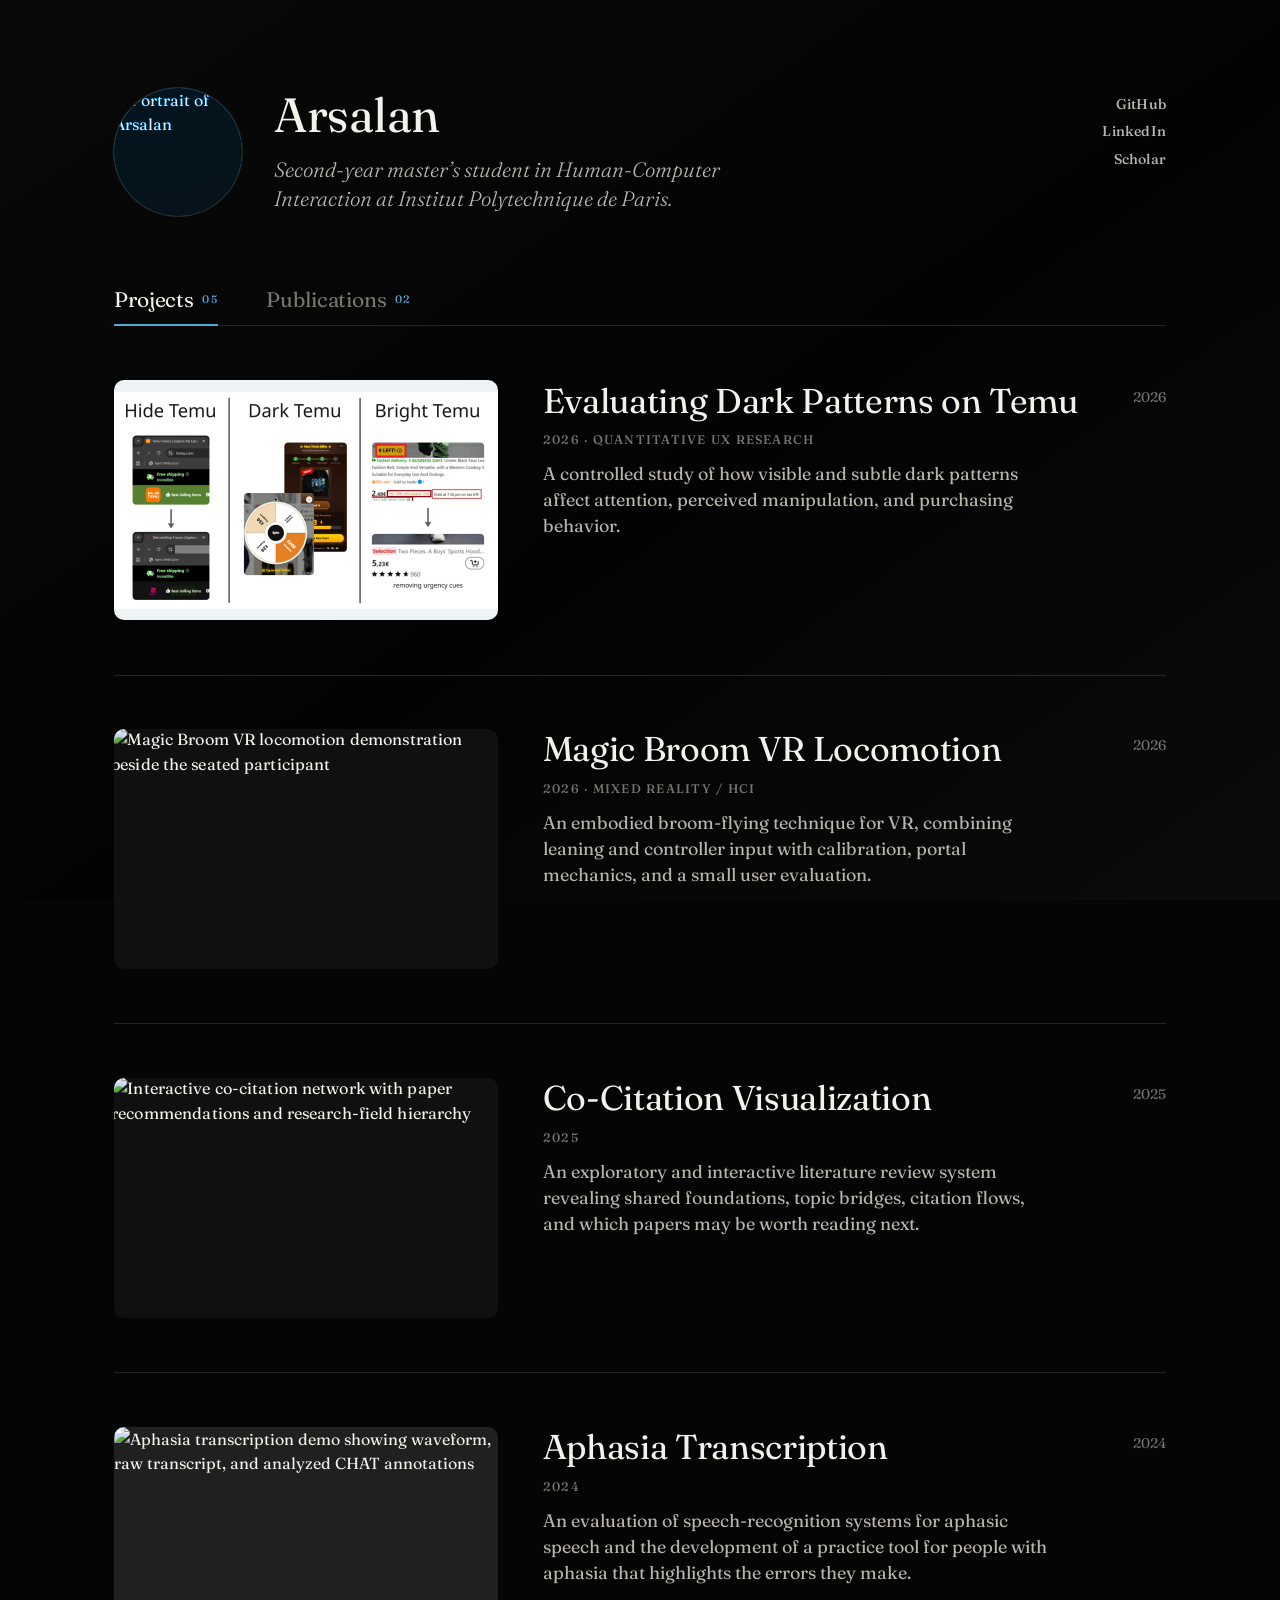
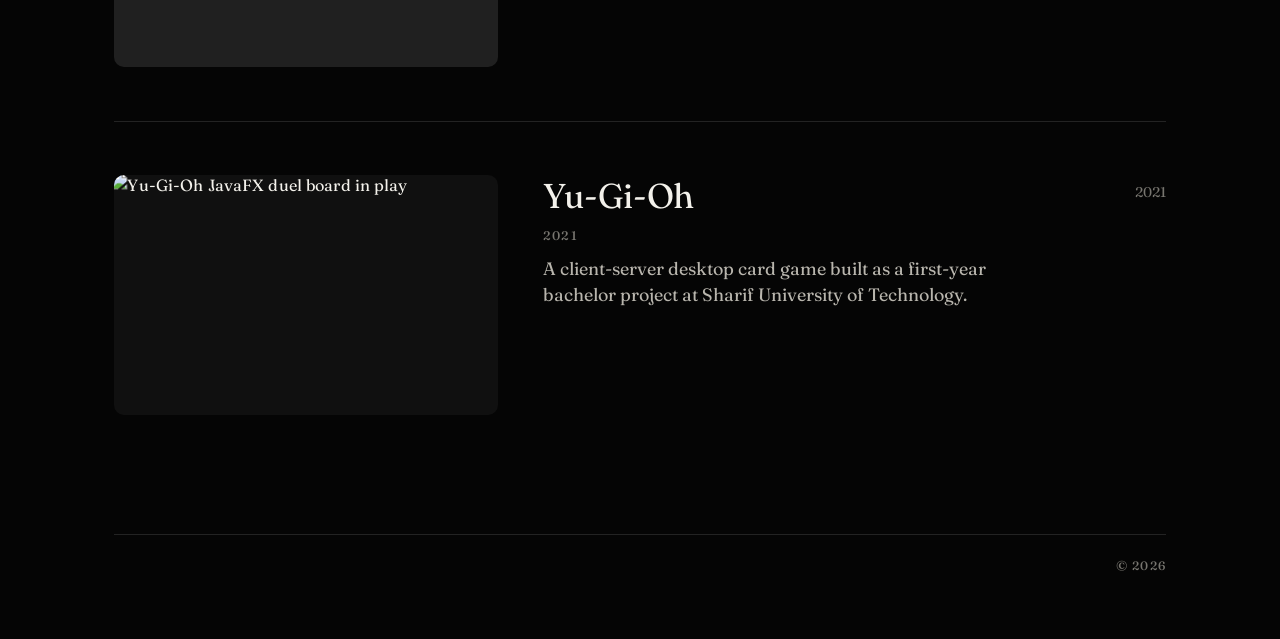
==== index.html @ 9e478456 "update" ====
<!DOCTYPE html>
<html lang="en" data-theme="dark">
<head>
  <meta charset="UTF-8" />
  <meta name="viewport" content="width=device-width, initial-scale=1.0" />
  <title>Arsalan — Index of Work</title>
  <meta name="description" content="Selected work. An index of projects, most recent first." />

  <!-- Fonts: one family throughout — Fraunces, from display sizes down to the small caps labels. Degrades gracefully offline. -->
  <link rel="preconnect" href="https://fonts.googleapis.com" />
  <link rel="preconnect" href="https://fonts.gstatic.com" crossorigin />
  <link href="https://fonts.googleapis.com/css2?family=Fraunces:ital,opsz,wght@0,9..144,300..600;1,9..144,300..500&display=swap" rel="stylesheet" />

  <link rel="stylesheet" href="style.css" />
</head>
<body>
  <!-- thin hairline that fills as you scroll -->
  <div class="scroll-progress" aria-hidden="true"></div>

  <div class="page">
    <!-- ───────────────  MASTHEAD  ─────────────── -->
    <!-- EDIT: your name + one-line description live here. -->
    <header class="masthead">
      <div class="masthead__id">
        <span class="masthead__portrait">
          <img src="profile.png" alt="Portrait of Arsalan" width="1007" height="1006" />
        </span>
        <div class="masthead__text">
          <h1 class="masthead__name">Arsalan</h1>
          <p class="masthead__bio">Second-year master&rsquo;s student in Human-Computer Interaction at Institut Polytechnique de Paris.</p>
        </div>
      </div>

      <div class="masthead__meta">
        <nav class="links" aria-label="Profiles">
          <a href="https://github.com/Arsalan-Fard" target="_blank" rel="noopener noreferrer">GitHub</a>
          <a href="https://www.linkedin.com/in/arsalan-masoudifard/" target="_blank" rel="noopener noreferrer">LinkedIn</a>
          <a href="https://scholar.google.com/citations?user=Kw-3QMoAAAAJ&hl=en" target="_blank" rel="noopener noreferrer">Scholar</a>
        </nav>
      </div>
    </header>

    <nav class="work-tabs" aria-label="Portfolio sections">
      <div class="work-tabs__rail" role="tablist" aria-label="Work type">
        <button class="work-tab" id="tab-projects" type="button" role="tab" aria-selected="true" aria-controls="panel-projects" tabindex="0" data-tab="projects">
          <span>Projects</span><span class="work-tab__count">05</span>
        </button>
        <button class="work-tab" id="tab-publications" type="button" role="tab" aria-selected="false" aria-controls="panel-publications" tabindex="-1" data-tab="publications">
          <span>Publications</span><span class="work-tab__count">02</span>
        </button>
      </div>
    </nav>

    <!-- ───────────────  INDEX OF WORK  ─────────────── -->
    <main class="index">
      <section class="tab-panel" id="panel-projects" role="tabpanel" aria-labelledby="tab-projects" data-tab-panel="projects">
        <ol class="works">

        <!-- 01 -->
        <li class="work is-hidden" style="--i:0">
          <a class="work__link" href="Quant UX/index.html">
            <span class="work__thumb work__thumb--contain work__thumb--paper">
              <img src="Quant UX/Temu1.jpg" alt="The three Temu interface conditions compared in the study: hidden branding, amplified dark patterns, and urgency cues removed" loading="eager" width="1536" height="868" />
            </span>
            <span class="work__body">
              <h2 class="work__title">Evaluating Dark Patterns on Temu</h2>
              <span class="work__meta">2026 &middot; Quantitative UX Research</span>
              <p class="work__desc">A controlled study of how visible and subtle dark patterns affect attention, perceived manipulation, and purchasing behavior.</p>
            </span>
            <span class="work__year" aria-hidden="true">2026</span>
          </a>
        </li>

        <!-- 02 -->
        <li class="work is-hidden" style="--i:1">
          <a class="work__link" href="VR Locomotion/index.html">
            <span class="work__thumb">
              <img src="VR Locomotion/broom-demo-poster.jpg" alt="Magic Broom VR locomotion demonstration beside the seated participant" loading="lazy" width="800" height="450" />
            </span>
            <span class="work__body">
              <h2 class="work__title">Magic Broom VR Locomotion</h2>
              <span class="work__meta">2026 &middot; Mixed Reality / HCI</span>
              <p class="work__desc">An embodied broom-flying technique for VR, combining leaning and controller input with calibration, portal mechanics, and a small user evaluation.</p>
            </span>
            <span class="work__year" aria-hidden="true">2026</span>
          </a>
        </li>

        <!-- 03 -->
        <li class="work is-hidden" style="--i:2">
          <a class="work__link" href="Paper Visualization/index.html">
            <span class="work__thumb">
              <img src="Paper Visualization/546653048-1ab09ee1-f453-43fa-9c39-141828956973.png" alt="Interactive co-citation network with paper recommendations and research-field hierarchy" loading="lazy" width="1892" height="886" />
            </span>
            <span class="work__body">
              <h2 class="work__title">Co-Citation Visualization</h2>
              <span class="work__meta">2025</span>
              <p class="work__desc">An exploratory and interactive literature review system revealing shared foundations, topic bridges, citation flows, and which papers may be worth reading next.</p>
            </span>
            <span class="work__year" aria-hidden="true">2025</span>
          </a>
        </li>

        <!-- 04 -->
        <li class="work is-hidden" style="--i:3">
          <a class="work__link" href="Aphasia/index.html">
            <span class="work__thumb work__thumb--contain">
              <img src="Aphasia/447314947-5bf6c34a-e2f3-4aad-94c4-6ced18934ef1.png" alt="Aphasia transcription demo showing waveform, raw transcript, and analyzed CHAT annotations" loading="lazy" width="1095" height="868" />
            </span>
            <span class="work__body">
              <h2 class="work__title">Aphasia Transcription</h2>
              <span class="work__meta">2024</span>
              <p class="work__desc">An evaluation of speech-recognition systems for aphasic speech and the development of a practice tool for people with aphasia that highlights the errors they make.</p>
            </span>
            <span class="work__year" aria-hidden="true">2024</span>
          </a>
        </li>

        <!-- 05 -->
        <li class="work is-hidden" style="--i:4">
          <a class="work__link" href="YuGiOh/index.html">
            <span class="work__thumb">
              <img src="YuGiOh/2.png" alt="Yu-Gi-Oh JavaFX duel board in play" loading="lazy" width="1267" height="707" />
            </span>
            <span class="work__body">
              <h2 class="work__title">Yu-Gi-Oh</h2>
              <span class="work__meta">2021</span>
              <p class="work__desc">A client-server desktop card game built as a first-year bachelor project at Sharif University of Technology.</p>
            </span>
            <span class="work__year" aria-hidden="true">2021</span>
          </a>
        </li>

        </ol>
      </section>

      <section class="tab-panel publications-panel" id="panel-publications" role="tabpanel" aria-labelledby="tab-publications" data-tab-panel="publications" hidden>
        <ol class="works publications-list">
          <li class="work is-hidden" style="--i:0">
            <a class="work__link" href="Digital Participatory Mapping/index.html">
              <span class="work__thumb work__thumb--contain work__thumb--paper">
                <img src="Digital Participatory Mapping/nordichi26adjunct-61-fig1.jpg" alt="Participatory mapping workshop setup with a projected tabletop map, and the four marker triggers" loading="eager" width="1121" height="696" />
              </span>
              <span class="work__body">
                <h2 class="work__title">Toward Low-Barrier Participatory Mapping Workshops</h2>
                <span class="work__meta">2026 &middot; NordiCHI &rsquo;26 Adjunct &middot; Tangible interaction</span>
                <p class="work__desc">Marker-based cardboard tools that turn an ordinary table into a projected, interactive map, with four triggering mechanisms tested across three workshops.</p>
              </span>
              <span class="work__year" aria-hidden="true">2026</span>
            </a>
          </li>

          <li class="work is-hidden" style="--i:1">
            <a class="work__link" href="Graph-RAG/index.html">
              <span class="work__thumb work__thumb--contain work__thumb--paper">
                <img src="Graph-RAG/396803948-e0079fed-b36f-4817-831f-4a8ea2b2416b.png" alt="Graph-RAG workflow for indexing cross-reference documents and evaluating software requirements" loading="lazy" width="1872" height="1015" />
              </span>
              <span class="work__body">
                <h2 class="work__title">Graph-RAG for Software Requirement Specfication</h2>
                <span class="work__meta">2024 &middot; arXiv:2412.08593 &middot; cs.SE / cs.IR</span>
                <p class="work__desc">A Graph-RAG and prompt-engineering framework for automated requirement traceability and compliance checks in Software Requirements Specifications.</p>
              </span>
              <span class="work__year" aria-hidden="true">2024</span>
            </a>
          </li>
        </ol>
      </section>
    </main>

    <footer class="colophon">
      <span>© <span data-year>2026</span></span>
    </footer>
  </div>

  <script src="script.js"></script>
</body>
</html>
---- style.css ----
/* =========================================================
   Index of Work — an editorial archive, not a card grid.
   Palette: black · soft white · a single ocean-blue accent.
   Type: Fraunces alone — display sizes down to the small caps labels.
   ========================================================= */

:root {
  --paper:      #050505;
  --paper-2:    #101010;
  --ink:        #f3f1eb;
  --ink-soft:   #b8b5ad;
  --ink-faint:  #77756f;
  --rule:       rgba(255, 255, 255, 0.12);
  --accent:     #4ea9d8;
  --live:       #4ea9d8;
  --pulse:      78, 169, 216;

  --serif: "Fraunces", Georgia, "Times New Roman", serif;

  --edge: clamp(1.25rem, 5vw, 5rem);   /* page side padding */
  --maxw: 1180px;

  color-scheme: dark;
}

/* ---------- dark / day theme ---------- */
[data-theme="dark"] {
  --paper:     #050505;
  --paper-2:   #101010;
  --ink:       #f3f1eb;
  --ink-soft:  #b8b5ad;
  --ink-faint: #77756f;
  --rule:      rgba(255, 255, 255, 0.12);
  --accent:    #4ea9d8;
  --live:      #4ea9d8;
  --pulse:     78, 169, 216;
  color-scheme: dark;
}
[data-theme="dark"] body {
  background-image: linear-gradient(145deg, #090909 0%, #030303 54%, #0b0b0b 100%);
}

/* ---------- reset-ish ---------- */
*, *::before, *::after { box-sizing: border-box; }
* { margin: 0; }
html { -webkit-text-size-adjust: 100%; }

body {
  background: var(--paper);
  color: var(--ink);
  font-family: var(--serif);
  font-optical-sizing: auto;
  font-size: 16px;
  line-height: 1.5;
  -webkit-font-smoothing: antialiased;
  text-rendering: optimizeLegibility;
  background-image: linear-gradient(145deg, #090909 0%, #030303 54%, #0b0b0b 100%);
  background-attachment: fixed;
}

img { display: block; max-width: 100%; height: auto; }
a { color: inherit; text-decoration: none; }

::selection { background: var(--accent); color: var(--paper); }

/* ---------- scroll progress hairline ---------- */
.scroll-progress {
  position: fixed;
  inset: 0 0 auto 0;
  height: 2px;
  background: var(--accent);
  transform: scaleX(0);
  transform-origin: 0 50%;
  z-index: 100;
  will-change: transform;
}

/* ---------- layout shell ---------- */
.page {
  max-width: var(--maxw);
  margin-inline: auto;
  padding: clamp(2rem, 7vw, 5.5rem) var(--edge) 4rem;
}

/* =========================================================
   MASTHEAD
   ========================================================= */
.masthead {
  display: flex;
  justify-content: space-between;
  align-items: flex-start;
  gap: 2rem;
  padding-bottom: clamp(2.5rem, 6vw, 4.5rem);
}

.masthead__id {
  display: flex;
  align-items: center;
  gap: clamp(1.2rem, 3vw, 2rem);
}

/* --- portrait: grayscale under an ocean-blue duotone, resolves
       to full colour on hover — same motif as the work thumbnails --- */
.masthead__portrait {
  position: relative;
  flex-shrink: 0;
  width: clamp(88px, 11vw, 128px);
  aspect-ratio: 1;
  border-radius: 50%;
  overflow: hidden;
  background: var(--paper-2);
  box-shadow: 0 0 0 1px var(--rule);
  isolation: isolate;
}
.masthead__portrait img {
  width: 100%;
  height: 100%;
  object-fit: cover;
  filter: grayscale(1) contrast(1.05) brightness(0.94);
  transition: filter 0.6s ease;
}
.masthead__portrait::after {
  content: "";
  position: absolute;
  inset: 0;
  background: linear-gradient(160deg, rgba(var(--pulse), 0.95) 0%, rgba(var(--pulse), 0.55) 100%);
  mix-blend-mode: color;
  transition: opacity 0.6s ease;
  pointer-events: none;
}
.masthead__portrait:hover img,
.masthead__id:hover .masthead__portrait img { filter: grayscale(0) contrast(1) brightness(1); }
.masthead__portrait:hover::after,
.masthead__id:hover .masthead__portrait::after { opacity: 0; }

.masthead__name {
  font-family: var(--serif);
  font-weight: 400;
  font-size: clamp(1.9rem, 4vw, 3rem);
  line-height: 1;
  letter-spacing: -0.01em;
}

.masthead__bio {
  font-family: var(--serif);
  font-style: italic;
  font-weight: 300;
  font-size: clamp(1.02rem, 2vw, 1.3rem);
  color: var(--ink-soft);
  max-width: 42ch;
  margin-top: 1rem;
  line-height: 1.4;
}

.masthead__meta {
  display: flex;
  flex-direction: column;
  align-items: flex-end;
  gap: 1rem;
  flex-shrink: 0;
  padding-top: 0.35rem;
}

/* profile links */
.links {
  display: flex;
  flex-direction: column;
  align-items: flex-end;
  gap: 0.4rem;
  font-family: var(--serif);
  font-size: 0.88rem;
  font-weight: 500;
  letter-spacing: 0.015em;
}
.links a {
  display: inline-flex;
  align-items: center;
  gap: 0.3rem;
  color: var(--ink-soft);
  transition: color 0.25s ease;
}
.links a:hover,
.links a:focus-visible { color: var(--accent); }
/* theme toggle */
.theme-toggle {
  display: inline-flex;
  align-items: center;
  gap: 0.45rem;
  padding: 0.4rem 0.78rem;
  background: transparent;
  border: 1px solid var(--rule);
  border-radius: 999px;
  color: var(--ink-soft);
  font-family: var(--serif);
  font-size: 0.7rem;
  font-weight: 500;
  letter-spacing: 0.14em;
  text-transform: uppercase;
  cursor: pointer;
  transition: color 0.25s ease, border-color 0.25s ease;
}
.theme-toggle:hover,
.theme-toggle:focus-visible {
  color: var(--accent);
  border-color: var(--accent);
}
.theme-toggle__icon { display: inline-block; }
.icon-sun { display: none; }
[data-theme="dark"] .icon-moon { display: none; }
[data-theme="dark"] .icon-sun { display: inline-block; }

/* =========================================================
   SECTION TABS
   ========================================================= */
.work-tabs {
  display: flex;
  justify-content: flex-start;
  margin: 0;
  border-bottom: 1px solid var(--rule);
}

.work-tabs__rail {
  display: flex;
  align-items: flex-end;
  gap: clamp(1.6rem, 4vw, 3rem);
}

.work-tab {
  position: relative;
  display: inline-flex;
  align-items: baseline;
  justify-content: flex-start;
  gap: 0.5rem;
  min-height: 0;
  padding: 0 0 0.85rem;
  border: 0;
  border-radius: 0;
  background: transparent;
  color: var(--ink-faint);
  /* same editorial voice as the work titles below, one step down in scale */
  font-family: var(--serif);
  font-size: clamp(1.05rem, 2.2vw, 1.32rem);
  font-weight: 400;
  line-height: 1.1;
  letter-spacing: -0.005em;
  cursor: pointer;
  transition: color 0.25s ease;
}

.work-tab:hover {
  color: var(--ink);
}

.work-tab[aria-selected="true"] {
  color: var(--ink);
}

.work-tab[aria-selected="true"]::after {
  content: "";
  position: absolute;
  right: 0;
  bottom: -1px;
  left: 0;
  height: 2px;
  background: var(--accent);
}

/* the count keeps the mono label voice — the serif + mono pairing
   used by every work row (title + meta/year) */
.work-tab__count {
  color: var(--accent);
  font-family: var(--serif);
  font-size: 0.68rem;
  font-weight: 500;
  letter-spacing: 0.14em;
  text-transform: uppercase;
  transform: translateY(-0.35em);
}

.tab-panel[hidden] {
  display: none;
}

.tab-panel:not([hidden]) {
  animation: tab-enter 0.4s cubic-bezier(0.22, 1, 0.36, 1);
}

#panel-projects .work:first-child::before,
#panel-projects .work:first-child::after {
  display: none;
}

@keyframes tab-enter {
  from { opacity: 0; transform: translateY(9px); }
  to { opacity: 1; transform: translateY(0); }
}

.publications-empty {
  display: grid;
  grid-template-columns: minmax(9rem, 0.45fr) minmax(0, 1fr);
  gap: 0.75rem clamp(2rem, 8vw, 7rem);
  min-height: 310px;
  padding: clamp(2.2rem, 6vw, 4.5rem) 0;
  border-bottom: 1px solid var(--rule);
  align-content: center;
}

.publications-empty__kicker {
  grid-row: 1 / span 3;
  color: var(--accent);
  font-size: 0.7rem;
  font-weight: 500;
  letter-spacing: 0.14em;
  text-transform: uppercase;
}

.publications-empty h2 {
  max-width: 18ch;
  font-family: var(--serif);
  font-size: clamp(1.8rem, 4vw, 3rem);
  font-weight: 400;
  line-height: 1.08;
}

.publications-empty > p:not(.publications-empty__kicker) {
  max-width: 52ch;
  color: var(--ink-soft);
  font-family: var(--serif);
  font-size: clamp(1rem, 1.8vw, 1.12rem);
}

.publications-empty a {
  width: fit-content;
  margin-top: 0.65rem;
  color: var(--ink);
  font-size: 0.74rem;
  font-weight: 500;
  letter-spacing: 0.12em;
  text-transform: uppercase;
  transition: color 0.25s ease, transform 0.25s ease;
}

.publications-empty a:hover,
.publications-empty a:focus-visible {
  color: var(--accent);
  transform: translateX(3px);
}

/* =========================================================
   WORKS — the index
   ========================================================= */
.works { list-style: none; padding: 0; }

.work { position: relative; }

/* top rule for every row */
.work::before {
  content: "";
  position: absolute;
  inset: 0 0 auto 0;
  height: 1px;
  background: var(--rule);
}
/* accent rule that sweeps across on hover */
.work::after {
  content: "";
  position: absolute;
  inset: 0 0 auto 0;
  height: 1px;
  background: var(--accent);
  transform: scaleX(0);
  transform-origin: 0 50%;
  transition: transform 0.55s cubic-bezier(0.22, 1, 0.36, 1);
}
.work:hover::after,
.work:focus-within::after { transform: scaleX(1); }

.work__link {
  display: grid;
  grid-template-columns: clamp(200px, 30vw, 400px) 1fr auto;
  gap: clamp(1.1rem, 3.5vw, 3rem);
  align-items: start;
  padding: clamp(1.8rem, 4.5vw, 3.4rem) 0;
}

/* --- thumbnail --- */
.work__thumb {
  display: block;
  overflow: hidden;
  border-radius: 10px;
  background: var(--paper-2);
  aspect-ratio: 16 / 10;
  position: relative;
}
.work__thumb img {
  width: 100%;
  height: 100%;
  object-fit: cover;
  transform: scale(1.015);
  transition: transform 0.7s cubic-bezier(0.22, 1, 0.36, 1);
}
.work:hover .work__thumb img,
.work:focus-within .work__thumb img {
  transform: scale(1.05);
}

.work__thumb--contain {
  background: #202020;
}

.work__thumb--contain img {
  object-fit: contain;
  transform: scale(1);
}

.work__thumb--paper {
  background: #eef3f5;
}

.work:hover .work__thumb--contain img,
.work:focus-within .work__thumb--contain img {
  transform: scale(1.025);
}

/* --- body text --- */
.work__body { padding-top: 0.15rem; }

.work__status {
  display: flex;
  align-items: center;
  gap: 0.5rem;
  width: fit-content;
  font-family: var(--serif);
  font-size: 0.7rem;
  font-weight: 500;
  letter-spacing: 0.16em;
  text-transform: uppercase;
  color: var(--accent);
  margin-top: 0.7rem;
}
.work__dot {
  width: 7px;
  height: 7px;
  border-radius: 50%;
  background: var(--live);
  box-shadow: 0 0 0 0 rgba(var(--pulse), 0.55);
  animation: pulse 2.4s ease-out infinite;
}
@keyframes pulse {
  0%   { box-shadow: 0 0 0 0 rgba(var(--pulse), 0.5); }
  70%  { box-shadow: 0 0 0 9px rgba(var(--pulse), 0); }
  100% { box-shadow: 0 0 0 0 rgba(var(--pulse), 0); }
}

.work__title {
  font-family: var(--serif);
  font-weight: 400;
  font-size: clamp(1.5rem, 3.4vw, 2.15rem);
  line-height: 1.04;
  letter-spacing: -0.01em;
  display: inline-block;
  position: relative;
}
/* the title gets its own fine underline that draws on hover */
.work__title::after {
  content: "";
  position: absolute;
  left: 0;
  bottom: -0.12em;
  width: 100%;
  height: 1.5px;
  background: var(--accent);
  transform: scaleX(0);
  transform-origin: 0 50%;
  transition: transform 0.5s cubic-bezier(0.22, 1, 0.36, 1) 0.04s;
}
.work:hover .work__title::after,
.work:focus-within .work__title::after { transform: scaleX(1); }

.work__meta {
  display: block;
  font-family: var(--serif);
  font-size: 0.78rem;
  font-weight: 500;
  letter-spacing: 0.1em;
  color: var(--ink-faint);
  text-transform: uppercase;
  margin-top: 0.8rem;
}
.work__desc {
  font-family: var(--serif);
  font-size: clamp(0.98rem, 1.6vw, 1.12rem);
  color: var(--ink-soft);
  max-width: 42ch;
  margin-top: 0.7rem;
  line-height: 1.45;
}

/* --- year + arrow on the right --- */
.work__year {
  font-family: var(--serif);
  font-size: 0.88rem;
  font-variant-numeric: tabular-nums;
  color: var(--ink-faint);
  padding-top: 0.4rem;
  white-space: nowrap;
  transition: color 0.35s ease;
}
.work:hover .work__year,
.work:focus-within .work__year { color: var(--accent); }

/* =========================================================
   CURRENT (top) project — set apart as "alive"
   ========================================================= */
.work--current .work__title { font-size: clamp(1.9rem, 4.6vw, 2.9rem); }
.work--current .work__desc  { font-size: clamp(1.04rem, 1.8vw, 1.2rem); max-width: 46ch; }

/* a slow sheen that periodically passes over the current thumbnail */
.work--current .work__thumb::after {
  content: "";
  position: absolute;
  inset: 0;
  background: linear-gradient(105deg, transparent 35%, rgba(255, 255, 255, 0.28) 50%, transparent 65%);
  transform: translateX(-120%);
  animation: sheen 7s ease-in-out infinite;
  pointer-events: none;
}
@keyframes sheen {
  0%, 62%  { transform: translateX(-120%); }
  78%      { transform: translateX(120%); }
  100%     { transform: translateX(120%); }
}

/* =========================================================
   COLOPHON
   ========================================================= */
.colophon {
  display: flex;
  justify-content: flex-end;
  margin-top: clamp(2.5rem, 6vw, 4rem);
  padding-top: 1.4rem;
  border-top: 1px solid var(--rule);
  font-family: var(--serif);
  font-size: 0.76rem;
  font-weight: 500;
  letter-spacing: 0.1em;
  text-transform: uppercase;
  color: var(--ink-faint);
}

/* =========================================================
   SCROLL REVEAL
   ========================================================= */
.work.is-hidden {
  opacity: 0;
  transform: translateY(26px);
}
.work.is-visible {
  opacity: 1;
  transform: translateY(0);
  transition: opacity 0.8s ease, transform 0.8s cubic-bezier(0.22, 1, 0.36, 1);
}

/* =========================================================
   RESPONSIVE — stack the row on narrow screens
   ========================================================= */
@media (max-width: 720px) {
  .work-tabs {
    justify-content: flex-start;
  }

  .publications-empty {
    grid-template-columns: 1fr;
    align-content: start;
  }

  .publications-empty__kicker {
    grid-row: auto;
    margin-bottom: 1rem;
  }

  .work__link {
    grid-template-columns: 1fr;
    gap: 1.1rem;
  }
  .work__year { display: none; }
  .work__thumb { max-width: 100%; }
  .work__desc { max-width: 60ch; }
  .masthead {
    flex-direction: column;
    gap: 1.5rem;
  }
  .masthead__meta { align-items: flex-start; }
  .links { align-items: flex-start; }
}

/* =========================================================
   MOTION & ACCESSIBILITY
   ========================================================= */
.work__link:focus-visible {
  outline: 2px solid var(--accent);
  outline-offset: 6px;
  border-radius: 2px;
}
.theme-toggle:focus-visible,
.links a:focus-visible,
.work-tab:focus-visible,
.publications-empty a:focus-visible {
  outline: 2px solid var(--accent);
  outline-offset: 3px;
  border-radius: 4px;
}

@media (prefers-reduced-motion: reduce) {
  *, *::before, *::after {
    animation: none !important;
    transition-duration: 0.001ms !important;
  }
  .work.is-hidden { opacity: 1; transform: none; }
}
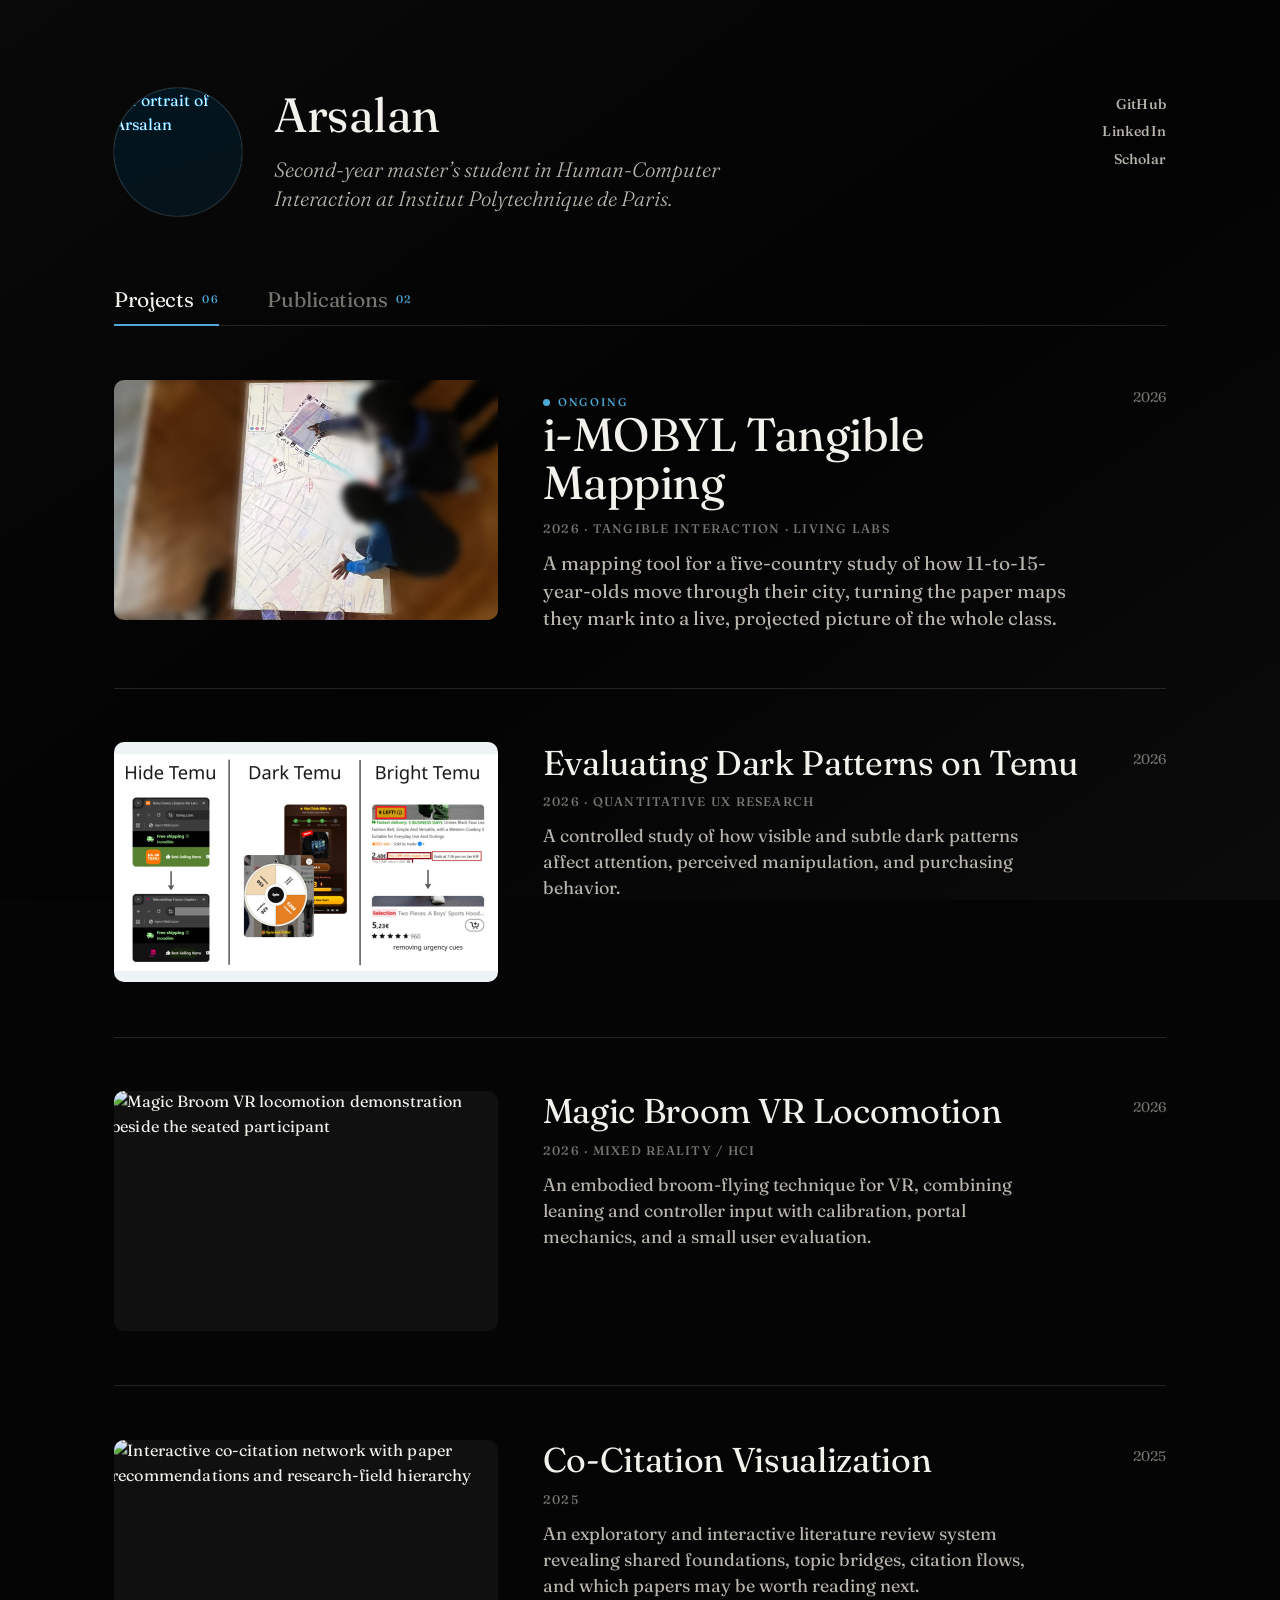
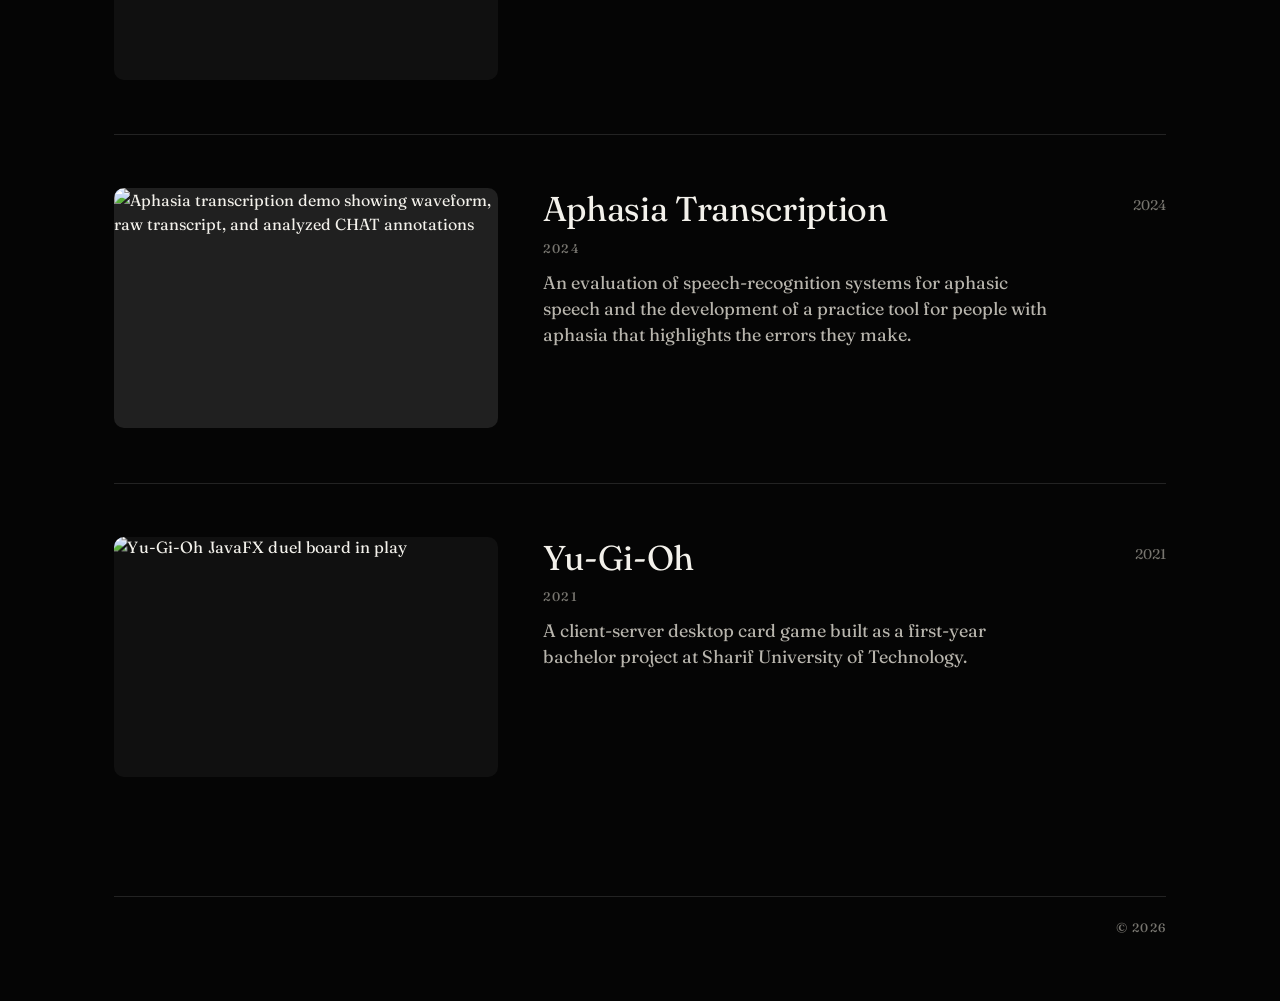
==== commit 878e4789: "Add IMOBYL" ====
--- a/index.html
+++ b/index.html
@@ -43,7 +43,7 @@
     <nav class="work-tabs" aria-label="Portfolio sections">
       <div class="work-tabs__rail" role="tablist" aria-label="Work type">
         <button class="work-tab" id="tab-projects" type="button" role="tab" aria-selected="true" aria-controls="panel-projects" tabindex="0" data-tab="projects">
-          <span>Projects</span><span class="work-tab__count">05</span>
+          <span>Projects</span><span class="work-tab__count">06</span>
         </button>
         <button class="work-tab" id="tab-publications" type="button" role="tab" aria-selected="false" aria-controls="panel-publications" tabindex="-1" data-tab="publications">
           <span>Publications</span><span class="work-tab__count">02</span>
@@ -57,7 +57,23 @@
         <ol class="works">
 
         <!-- 01 -->
-        <li class="work is-hidden" style="--i:0">
+        <li class="work work--current is-hidden" style="--i:0">
+          <a class="work__link" href="IMOBYL/index.html">
+            <span class="work__thumb">
+              <img src="IMOBYL/workshop-session.jpg" alt="Students gathered around a city map projected onto the floor, holding a marked paper card over it" loading="eager" width="1536" height="1152" />
+            </span>
+            <span class="work__body">
+              <span class="work__status"><span class="work__dot" aria-hidden="true"></span>Ongoing</span>
+              <h2 class="work__title">i-MOBYL Tangible Mapping</h2>
+              <span class="work__meta">2026 &middot; Tangible interaction &middot; Living labs</span>
+              <p class="work__desc">A mapping tool for a five-country study of how 11-to-15-year-olds move through their city, turning the paper maps they mark into a live, projected picture of the whole class.</p>
+            </span>
+            <span class="work__year" aria-hidden="true">2026</span>
+          </a>
+        </li>
+
+        <!-- 02 -->
+        <li class="work is-hidden" style="--i:1">
           <a class="work__link" href="Quant UX/index.html">
             <span class="work__thumb work__thumb--contain work__thumb--paper">
               <img src="Quant UX/Temu1.jpg" alt="The three Temu interface conditions compared in the study: hidden branding, amplified dark patterns, and urgency cues removed" loading="eager" width="1536" height="868" />
@@ -71,8 +87,8 @@
           </a>
         </li>
 
-        <!-- 02 -->
-        <li class="work is-hidden" style="--i:1">
+        <!-- 03 -->
+        <li class="work is-hidden" style="--i:2">
           <a class="work__link" href="VR Locomotion/index.html">
             <span class="work__thumb">
               <img src="VR Locomotion/broom-demo-poster.jpg" alt="Magic Broom VR locomotion demonstration beside the seated participant" loading="lazy" width="800" height="450" />
@@ -86,8 +102,8 @@
           </a>
         </li>
 
-        <!-- 03 -->
-        <li class="work is-hidden" style="--i:2">
+        <!-- 04 -->
+        <li class="work is-hidden" style="--i:3">
           <a class="work__link" href="Paper Visualization/index.html">
             <span class="work__thumb">
               <img src="Paper Visualization/546653048-1ab09ee1-f453-43fa-9c39-141828956973.png" alt="Interactive co-citation network with paper recommendations and research-field hierarchy" loading="lazy" width="1892" height="886" />
@@ -101,8 +117,8 @@
           </a>
         </li>
 
-        <!-- 04 -->
-        <li class="work is-hidden" style="--i:3">
+        <!-- 05 -->
+        <li class="work is-hidden" style="--i:4">
           <a class="work__link" href="Aphasia/index.html">
             <span class="work__thumb work__thumb--contain">
               <img src="Aphasia/447314947-5bf6c34a-e2f3-4aad-94c4-6ced18934ef1.png" alt="Aphasia transcription demo showing waveform, raw transcript, and analyzed CHAT annotations" loading="lazy" width="1095" height="868" />
@@ -116,8 +132,8 @@
           </a>
         </li>
 
-        <!-- 05 -->
-        <li class="work is-hidden" style="--i:4">
+        <!-- 06 -->
+        <li class="work is-hidden" style="--i:5">
           <a class="work__link" href="YuGiOh/index.html">
             <span class="work__thumb">
               <img src="YuGiOh/2.png" alt="Yu-Gi-Oh JavaFX duel board in play" loading="lazy" width="1267" height="707" />
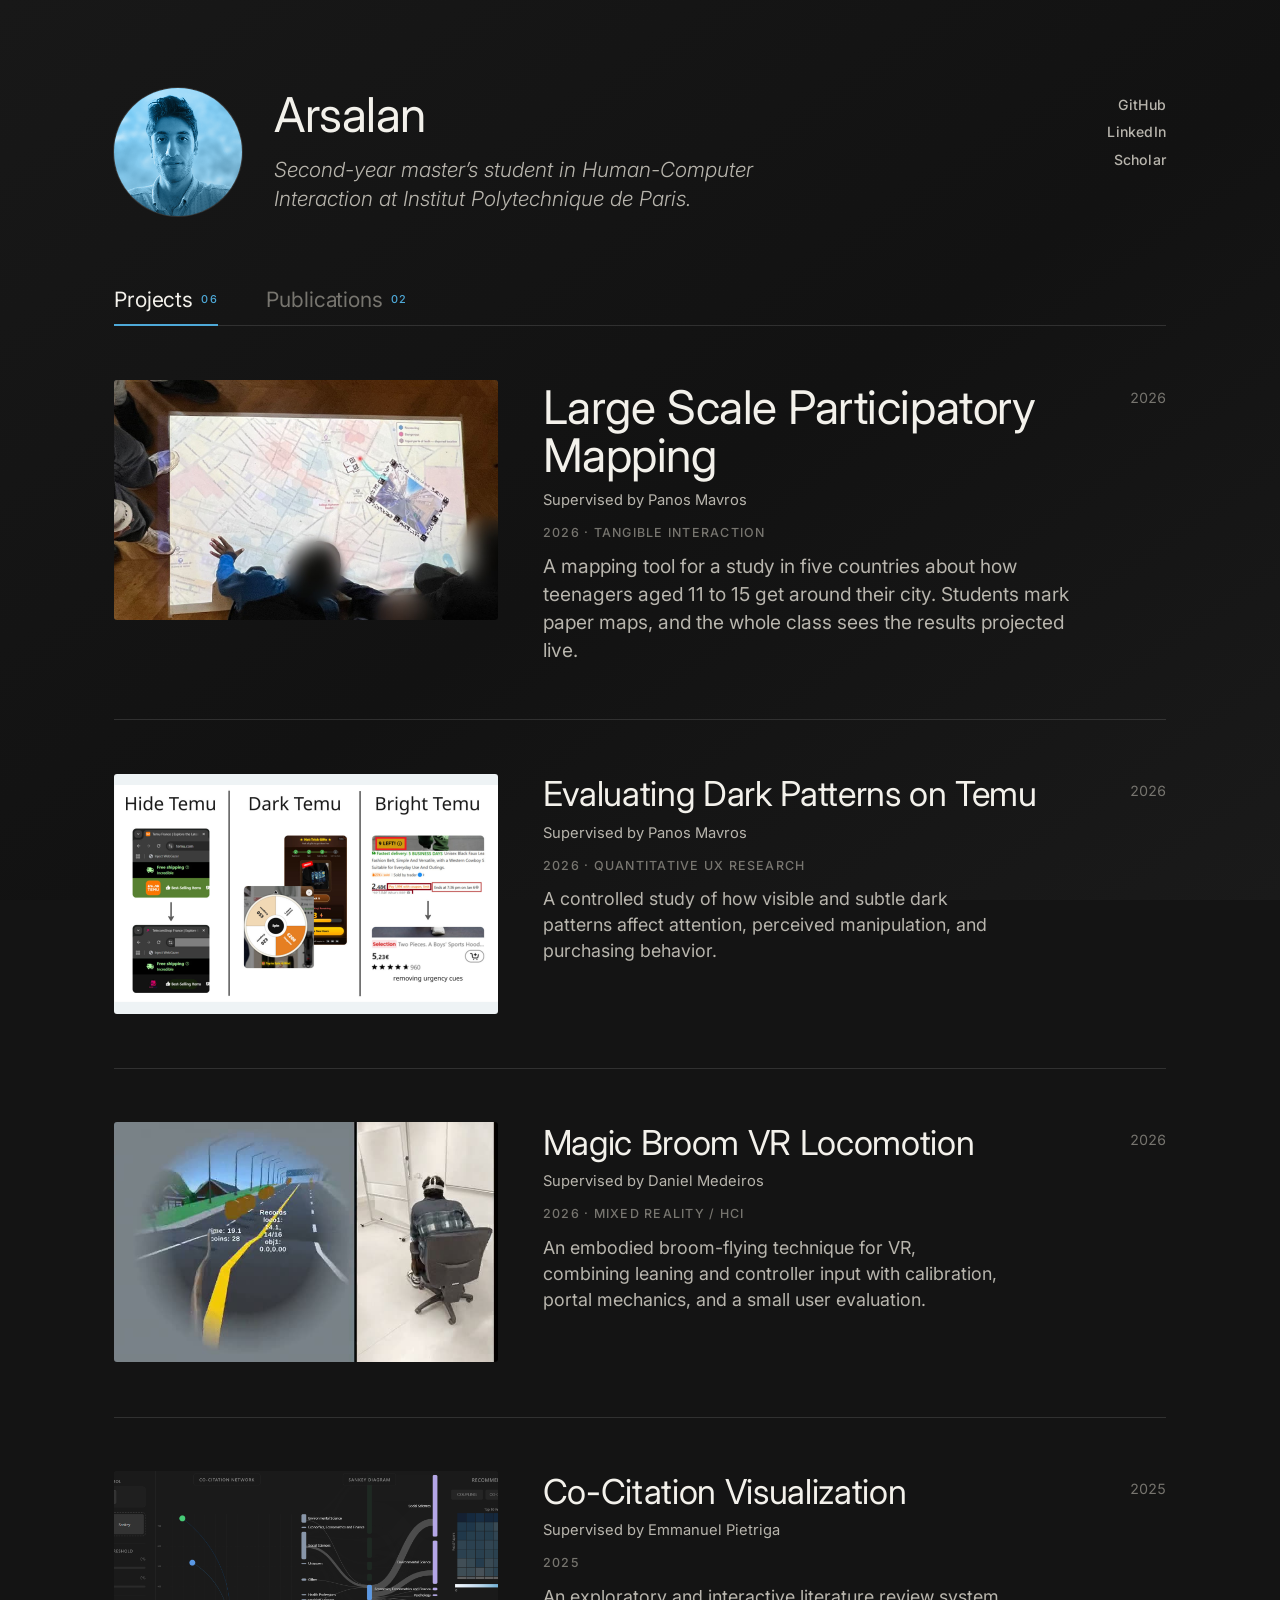
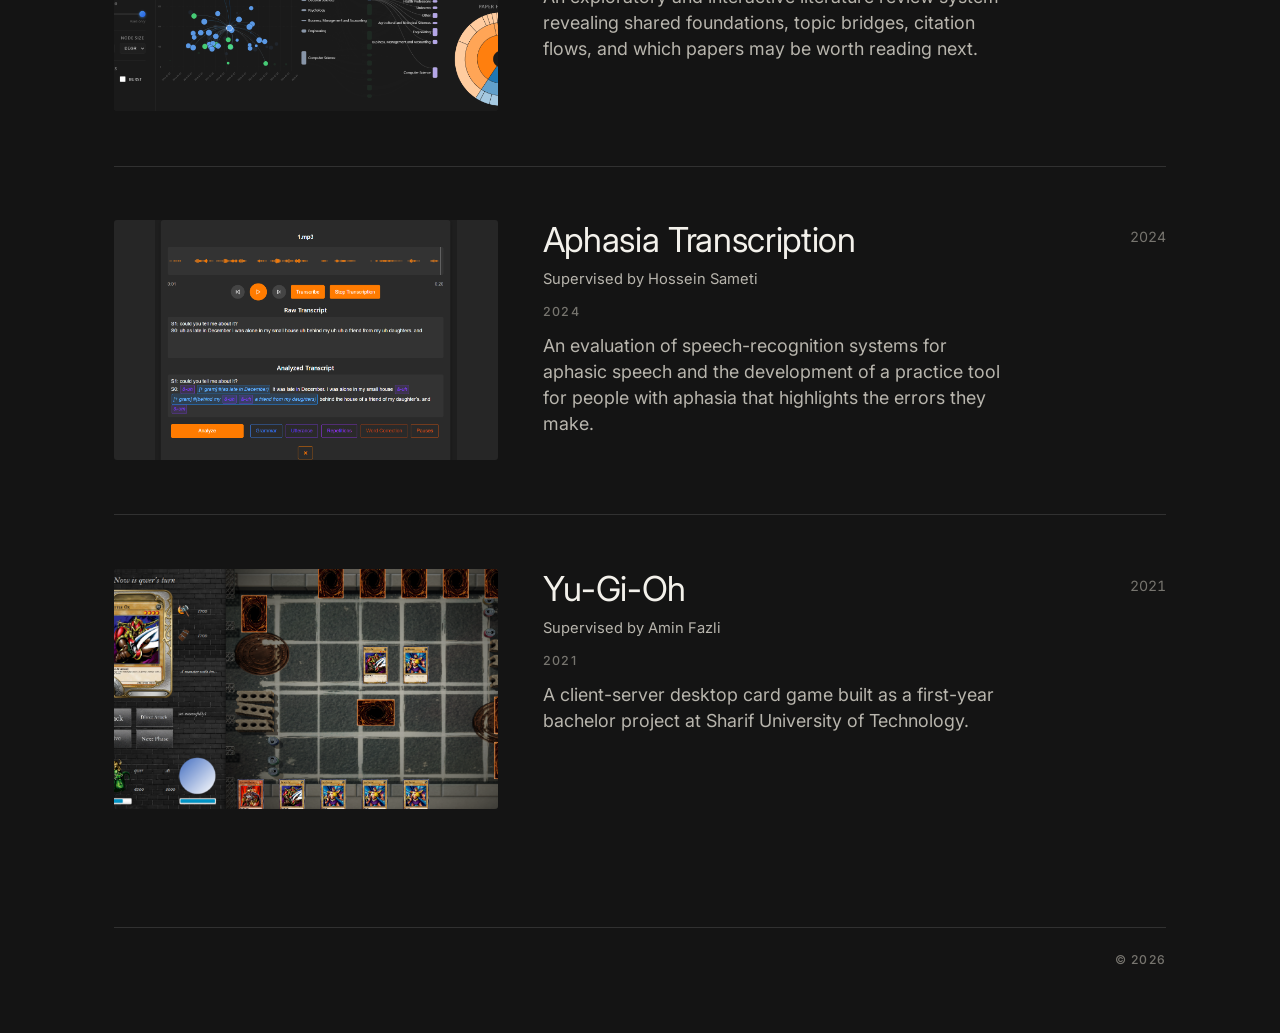
==== commit 2a6f6771: "first commit" ====
--- a/index.html
+++ b/index.html
@@ -6,10 +6,10 @@
   <title>Arsalan — Index of Work</title>
   <meta name="description" content="Selected work. An index of projects, most recent first." />
 
-  <!-- Fonts: one family throughout — Fraunces, from display sizes down to the small caps labels. Degrades gracefully offline. -->
+  <!-- Fonts: one family throughout — Inter, from display sizes down to the small caps labels. Degrades gracefully offline. -->
   <link rel="preconnect" href="https://fonts.googleapis.com" />
   <link rel="preconnect" href="https://fonts.gstatic.com" crossorigin />
-  <link href="https://fonts.googleapis.com/css2?family=Fraunces:ital,opsz,wght@0,9..144,300..600;1,9..144,300..500&display=swap" rel="stylesheet" />
+  <link href="https://fonts.googleapis.com/css2?family=Inter:ital,opsz,wght@0,14..32,300..700;1,14..32,300..500&display=swap" rel="stylesheet" />
 
   <link rel="stylesheet" href="style.css" />
 </head>
@@ -60,13 +60,13 @@
         <li class="work work--current is-hidden" style="--i:0">
           <a class="work__link" href="IMOBYL/index.html">
             <span class="work__thumb">
-              <img src="IMOBYL/workshop-session.jpg" alt="Students gathered around a city map projected onto the floor, holding a marked paper card over it" loading="eager" width="1536" height="1152" />
+              <img src="IMOBYL/table-session.jpg" alt="Students leaning over a city map projected onto a table, seen from above, with a street-view card placed on the map" loading="eager" width="1174" height="790" />
             </span>
             <span class="work__body">
-              <span class="work__status"><span class="work__dot" aria-hidden="true"></span>Ongoing</span>
-              <h2 class="work__title">i-MOBYL Tangible Mapping</h2>
-              <span class="work__meta">2026 &middot; Tangible interaction &middot; Living labs</span>
-              <p class="work__desc">A mapping tool for a five-country study of how 11-to-15-year-olds move through their city, turning the paper maps they mark into a live, projected picture of the whole class.</p>
+              <h2 class="work__title">Large Scale Participatory Mapping</h2>
+              <span class="work__supervisor">Supervised by Panos Mavros</span>
+              <span class="work__meta">2026 &middot; Tangible interaction</span>
+              <p class="work__desc">A mapping tool for a study in five countries about how teenagers aged 11 to 15 get around their city. Students mark paper maps, and the whole class sees the results projected live.</p>
             </span>
             <span class="work__year" aria-hidden="true">2026</span>
           </a>
@@ -80,6 +80,7 @@
             </span>
             <span class="work__body">
               <h2 class="work__title">Evaluating Dark Patterns on Temu</h2>
+              <span class="work__supervisor">Supervised by Panos Mavros</span>
               <span class="work__meta">2026 &middot; Quantitative UX Research</span>
               <p class="work__desc">A controlled study of how visible and subtle dark patterns affect attention, perceived manipulation, and purchasing behavior.</p>
             </span>
@@ -95,6 +96,7 @@
             </span>
             <span class="work__body">
               <h2 class="work__title">Magic Broom VR Locomotion</h2>
+              <span class="work__supervisor">Supervised by Daniel Medeiros</span>
               <span class="work__meta">2026 &middot; Mixed Reality / HCI</span>
               <p class="work__desc">An embodied broom-flying technique for VR, combining leaning and controller input with calibration, portal mechanics, and a small user evaluation.</p>
             </span>
@@ -110,6 +112,7 @@
             </span>
             <span class="work__body">
               <h2 class="work__title">Co-Citation Visualization</h2>
+              <span class="work__supervisor">Supervised by Emmanuel Pietriga</span>
               <span class="work__meta">2025</span>
               <p class="work__desc">An exploratory and interactive literature review system revealing shared foundations, topic bridges, citation flows, and which papers may be worth reading next.</p>
             </span>
@@ -125,6 +128,7 @@
             </span>
             <span class="work__body">
               <h2 class="work__title">Aphasia Transcription</h2>
+              <span class="work__supervisor">Supervised by Hossein Sameti</span>
               <span class="work__meta">2024</span>
               <p class="work__desc">An evaluation of speech-recognition systems for aphasic speech and the development of a practice tool for people with aphasia that highlights the errors they make.</p>
             </span>
@@ -140,6 +144,7 @@
             </span>
             <span class="work__body">
               <h2 class="work__title">Yu-Gi-Oh</h2>
+              <span class="work__supervisor">Supervised by Amin Fazli</span>
               <span class="work__meta">2021</span>
               <p class="work__desc">A client-server desktop card game built as a first-year bachelor project at Sharif University of Technology.</p>
             </span>
--- a/style.css
+++ b/style.css
@@ -1,12 +1,12 @@
 /* =========================================================
    Index of Work — an editorial archive, not a card grid.
-   Palette: black · soft white · a single ocean-blue accent.
-   Type: Fraunces alone — display sizes down to the small caps labels.
+   Palette: charcoal · soft white · a single ocean-blue accent.
+   Type: Inter alone — display sizes down to the small caps labels.
    ========================================================= */
 
 :root {
-  --paper:      #050505;
-  --paper-2:    #101010;
+  --paper:      #141414;
+  --paper-2:    #1d1d1d;
   --ink:        #f3f1eb;
   --ink-soft:   #b8b5ad;
   --ink-faint:  #77756f;
@@ -15,7 +15,7 @@
   --live:       #4ea9d8;
   --pulse:      78, 169, 216;
 
-  --serif: "Fraunces", Georgia, "Times New Roman", serif;
+  --sans: "Inter", system-ui, -apple-system, "Segoe UI", Roboto, "Helvetica Neue", Arial, sans-serif;
 
   --edge: clamp(1.25rem, 5vw, 5rem);   /* page side padding */
   --maxw: 1180px;
@@ -25,8 +25,8 @@
 
 /* ---------- dark / day theme ---------- */
 [data-theme="dark"] {
-  --paper:     #050505;
-  --paper-2:   #101010;
+  --paper:     #141414;
+  --paper-2:   #1d1d1d;
   --ink:       #f3f1eb;
   --ink-soft:  #b8b5ad;
   --ink-faint: #77756f;
@@ -37,7 +37,7 @@
   color-scheme: dark;
 }
 [data-theme="dark"] body {
-  background-image: linear-gradient(145deg, #090909 0%, #030303 54%, #0b0b0b 100%);
+  background-image: linear-gradient(145deg, #181818 0%, #121212 54%, #1a1a1a 100%);
 }
 
 /* ---------- reset-ish ---------- */
@@ -48,13 +48,13 @@
 body {
   background: var(--paper);
   color: var(--ink);
-  font-family: var(--serif);
+  font-family: var(--sans);
   font-optical-sizing: auto;
   font-size: 16px;
   line-height: 1.5;
   -webkit-font-smoothing: antialiased;
   text-rendering: optimizeLegibility;
-  background-image: linear-gradient(145deg, #090909 0%, #030303 54%, #0b0b0b 100%);
+  background-image: linear-gradient(145deg, #181818 0%, #121212 54%, #1a1a1a 100%);
   background-attachment: fixed;
 }
 
@@ -134,7 +134,7 @@
 .masthead__id:hover .masthead__portrait::after { opacity: 0; }
 
 .masthead__name {
-  font-family: var(--serif);
+  font-family: var(--sans);
   font-weight: 400;
   font-size: clamp(1.9rem, 4vw, 3rem);
   line-height: 1;
@@ -142,7 +142,7 @@
 }
 
 .masthead__bio {
-  font-family: var(--serif);
+  font-family: var(--sans);
   font-style: italic;
   font-weight: 300;
   font-size: clamp(1.02rem, 2vw, 1.3rem);
@@ -167,7 +167,7 @@
   flex-direction: column;
   align-items: flex-end;
   gap: 0.4rem;
-  font-family: var(--serif);
+  font-family: var(--sans);
   font-size: 0.88rem;
   font-weight: 500;
   letter-spacing: 0.015em;
@@ -191,7 +191,7 @@
   border: 1px solid var(--rule);
   border-radius: 999px;
   color: var(--ink-soft);
-  font-family: var(--serif);
+  font-family: var(--sans);
   font-size: 0.7rem;
   font-weight: 500;
   letter-spacing: 0.14em;
@@ -238,7 +238,7 @@
   background: transparent;
   color: var(--ink-faint);
   /* same editorial voice as the work titles below, one step down in scale */
-  font-family: var(--serif);
+  font-family: var(--sans);
   font-size: clamp(1.05rem, 2.2vw, 1.32rem);
   font-weight: 400;
   line-height: 1.1;
@@ -265,11 +265,11 @@
   background: var(--accent);
 }
 
-/* the count keeps the mono label voice — the serif + mono pairing
-   used by every work row (title + meta/year) */
+/* the count keeps the small caps label voice used by every
+   work row (meta/year) */
 .work-tab__count {
   color: var(--accent);
-  font-family: var(--serif);
+  font-family: var(--sans);
   font-size: 0.68rem;
   font-weight: 500;
   letter-spacing: 0.14em;
@@ -316,7 +316,7 @@
 
 .publications-empty h2 {
   max-width: 18ch;
-  font-family: var(--serif);
+  font-family: var(--sans);
   font-size: clamp(1.8rem, 4vw, 3rem);
   font-weight: 400;
   line-height: 1.08;
@@ -325,7 +325,7 @@
 .publications-empty > p:not(.publications-empty__kicker) {
   max-width: 52ch;
   color: var(--ink-soft);
-  font-family: var(--serif);
+  font-family: var(--sans);
   font-size: clamp(1rem, 1.8vw, 1.12rem);
 }
 
@@ -387,7 +387,7 @@
 .work__thumb {
   display: block;
   overflow: hidden;
-  border-radius: 10px;
+  border-radius: 3px;
   background: var(--paper-2);
   aspect-ratio: 16 / 10;
   position: relative;
@@ -405,7 +405,7 @@
 }
 
 .work__thumb--contain {
-  background: #202020;
+  background: #262626;
 }
 
 .work__thumb--contain img {
@@ -430,7 +430,7 @@
   align-items: center;
   gap: 0.5rem;
   width: fit-content;
-  font-family: var(--serif);
+  font-family: var(--sans);
   font-size: 0.7rem;
   font-weight: 500;
   letter-spacing: 0.16em;
@@ -453,7 +453,7 @@
 }
 
 .work__title {
-  font-family: var(--serif);
+  font-family: var(--sans);
   font-weight: 400;
   font-size: clamp(1.5rem, 3.4vw, 2.15rem);
   line-height: 1.04;
@@ -479,7 +479,7 @@
 
 .work__meta {
   display: block;
-  font-family: var(--serif);
+  font-family: var(--sans);
   font-size: 0.78rem;
   font-weight: 500;
   letter-spacing: 0.1em;
@@ -488,7 +488,7 @@
   margin-top: 0.8rem;
 }
 .work__desc {
-  font-family: var(--serif);
+  font-family: var(--sans);
   font-size: clamp(0.98rem, 1.6vw, 1.12rem);
   color: var(--ink-soft);
   max-width: 42ch;
@@ -496,9 +496,25 @@
   line-height: 1.45;
 }
 
+/* supervisor, shown on the index rows and under each project page title */
+.work__supervisor {
+  display: block;
+  margin-top: 0.6rem;
+  font-family: var(--sans);
+  font-size: 0.92rem;
+  color: var(--ink-soft);
+}
+
+.project-supervisor {
+  margin-top: clamp(0.9rem, 2vw, 1.3rem);
+  font-family: var(--sans);
+  font-size: clamp(1rem, 1.8vw, 1.15rem);
+  color: var(--ink-soft);
+}
+
 /* --- year + arrow on the right --- */
 .work__year {
-  font-family: var(--serif);
+  font-family: var(--sans);
   font-size: 0.88rem;
   font-variant-numeric: tabular-nums;
   color: var(--ink-faint);
@@ -540,7 +556,7 @@
   margin-top: clamp(2.5rem, 6vw, 4rem);
   padding-top: 1.4rem;
   border-top: 1px solid var(--rule);
-  font-family: var(--serif);
+  font-family: var(--sans);
   font-size: 0.76rem;
   font-weight: 500;
   letter-spacing: 0.1em;
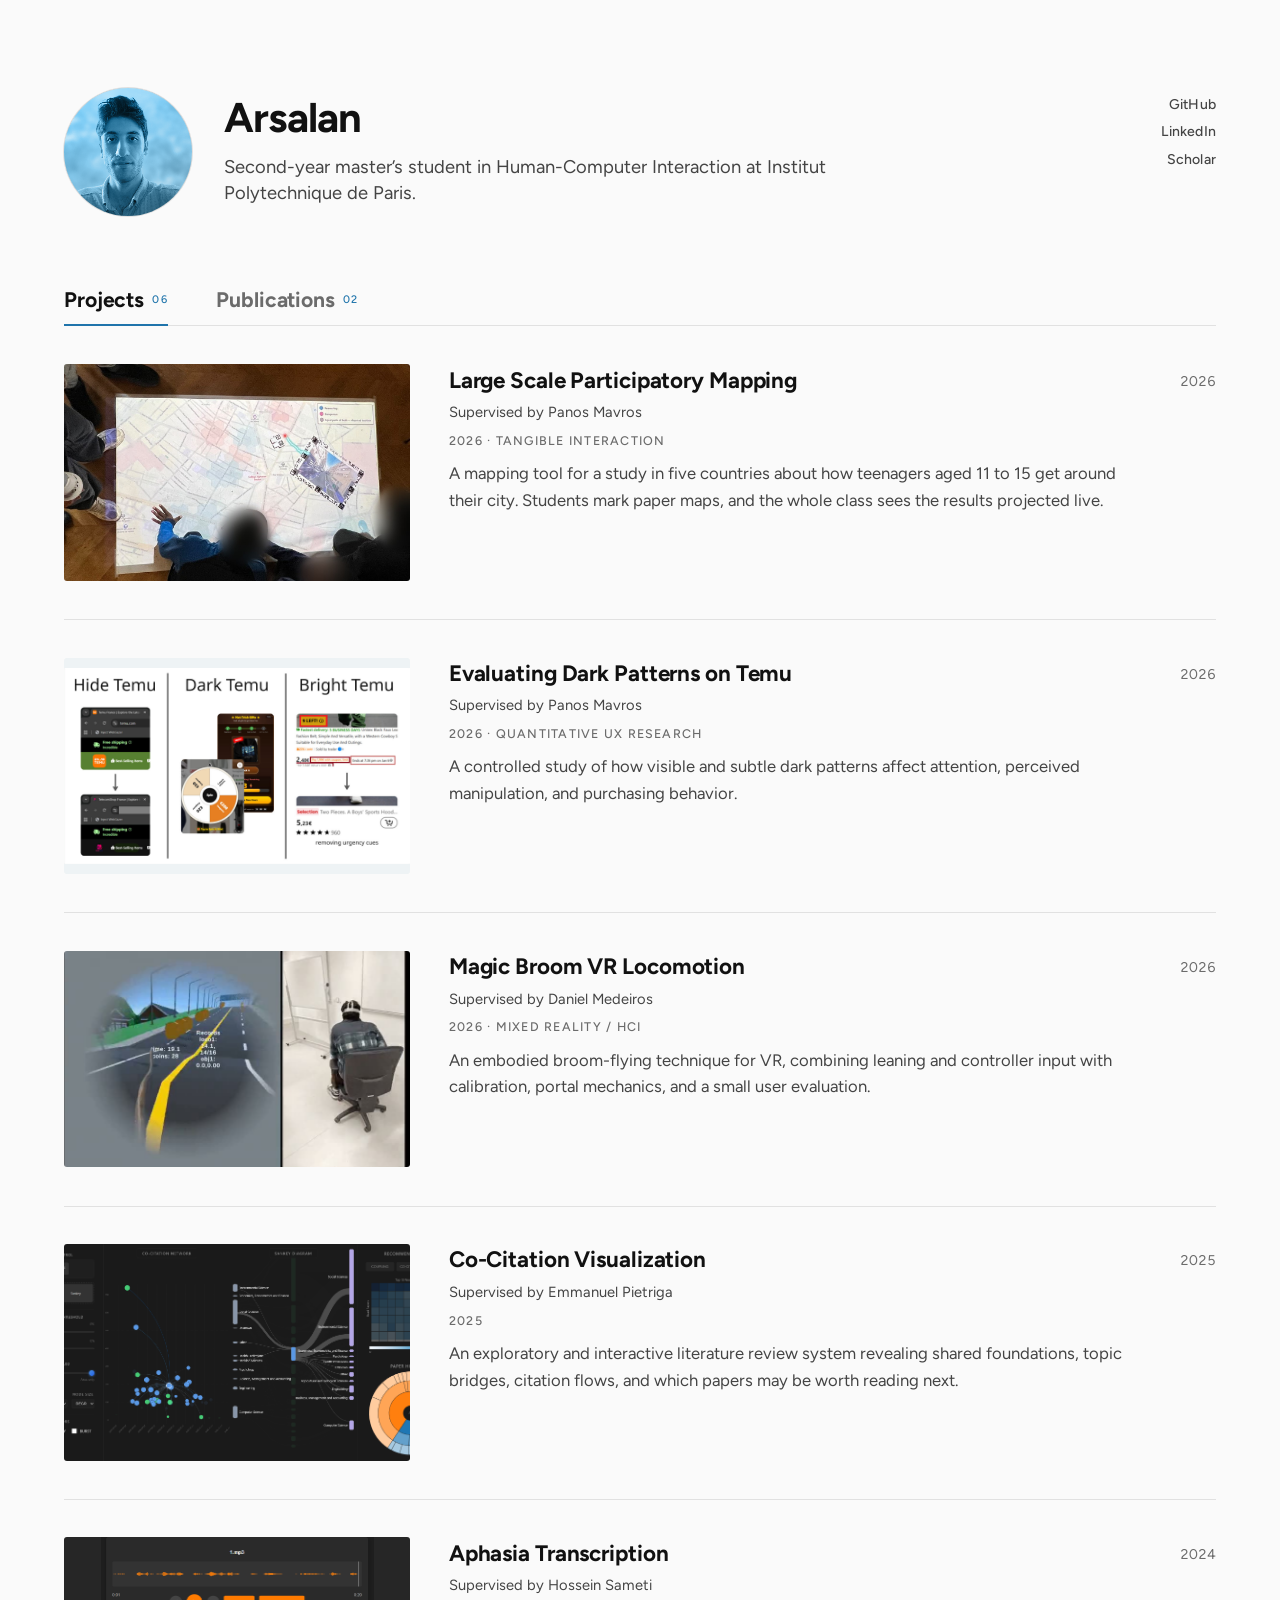
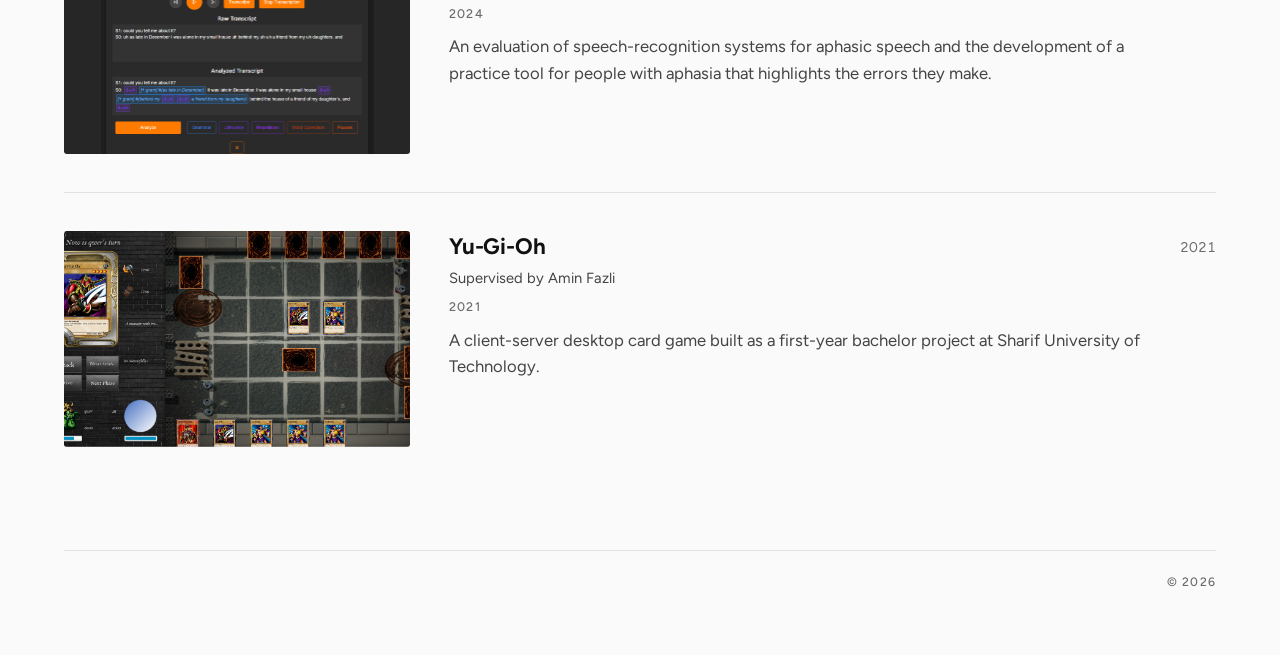
==== commit 962a4219: "Update" ====
--- a/index.html
+++ b/index.html
@@ -1,15 +1,15 @@
 <!DOCTYPE html>
-<html lang="en" data-theme="dark">
+<html lang="en" data-theme="light">
 <head>
   <meta charset="UTF-8" />
   <meta name="viewport" content="width=device-width, initial-scale=1.0" />
   <title>Arsalan — Index of Work</title>
   <meta name="description" content="Selected work. An index of projects, most recent first." />
 
-  <!-- Fonts: one family throughout — Inter, from display sizes down to the small caps labels. Degrades gracefully offline. -->
+  <!-- Fonts: one family throughout — Figtree, from display sizes down to the small caps labels. Degrades gracefully offline. -->
   <link rel="preconnect" href="https://fonts.googleapis.com" />
   <link rel="preconnect" href="https://fonts.gstatic.com" crossorigin />
-  <link href="https://fonts.googleapis.com/css2?family=Inter:ital,opsz,wght@0,14..32,300..700;1,14..32,300..500&display=swap" rel="stylesheet" />
+  <link href="https://fonts.googleapis.com/css2?family=Figtree:ital,wght@0,300..800;1,300..800&display=swap" rel="stylesheet" />
 
   <link rel="stylesheet" href="style.css" />
 </head>
--- a/style.css
+++ b/style.css
@@ -1,43 +1,26 @@
 /* =========================================================
    Index of Work — an editorial archive, not a card grid.
-   Palette: charcoal · soft white · a single ocean-blue accent.
-   Type: Inter alone — display sizes down to the small caps labels.
+   Palette: daylight off-white · near-black ink · a single ocean-blue accent.
+   Type: Figtree alone — bold display sizes down to the small caps labels.
    ========================================================= */
 
 :root {
-  --paper:      #141414;
-  --paper-2:    #1d1d1d;
-  --ink:        #f3f1eb;
-  --ink-soft:   #b8b5ad;
-  --ink-faint:  #77756f;
-  --rule:       rgba(255, 255, 255, 0.12);
-  --accent:     #4ea9d8;
-  --live:       #4ea9d8;
+  --paper:      #fafafa;
+  --paper-2:    #efefed;
+  --ink:        #111111;
+  --ink-soft:   #444444;
+  --ink-faint:  #6b6b6b;
+  --rule:       rgba(0, 0, 0, 0.1);
+  --accent:     #1f74ab;   /* text-safe blue on the off-white paper */
+  --live:       #4ea9d8;   /* brighter blue, decoration only */
   --pulse:      78, 169, 216;
 
-  --sans: "Inter", system-ui, -apple-system, "Segoe UI", Roboto, "Helvetica Neue", Arial, sans-serif;
+  --sans: "Figtree", system-ui, -apple-system, "Segoe UI", Roboto, "Helvetica Neue", Arial, sans-serif;
 
   --edge: clamp(1.25rem, 5vw, 5rem);   /* page side padding */
   --maxw: 1180px;
 
-  color-scheme: dark;
-}
-
-/* ---------- dark / day theme ---------- */
-[data-theme="dark"] {
-  --paper:     #141414;
-  --paper-2:   #1d1d1d;
-  --ink:       #f3f1eb;
-  --ink-soft:  #b8b5ad;
-  --ink-faint: #77756f;
-  --rule:      rgba(255, 255, 255, 0.12);
-  --accent:    #4ea9d8;
-  --live:      #4ea9d8;
-  --pulse:     78, 169, 216;
-  color-scheme: dark;
-}
-[data-theme="dark"] body {
-  background-image: linear-gradient(145deg, #181818 0%, #121212 54%, #1a1a1a 100%);
+  color-scheme: light;
 }
 
 /* ---------- reset-ish ---------- */
@@ -54,8 +37,6 @@
   line-height: 1.5;
   -webkit-font-smoothing: antialiased;
   text-rendering: optimizeLegibility;
-  background-image: linear-gradient(145deg, #181818 0%, #121212 54%, #1a1a1a 100%);
-  background-attachment: fixed;
 }
 
 img { display: block; max-width: 100%; height: auto; }
@@ -76,8 +57,9 @@
 }
 
 /* ---------- layout shell ---------- */
+/* --maxw is the content width; the side padding sits outside it */
 .page {
-  max-width: var(--maxw);
+  max-width: calc(var(--maxw) + 2 * var(--edge));
   margin-inline: auto;
   padding: clamp(2rem, 7vw, 5.5rem) var(--edge) 4rem;
 }
@@ -135,19 +117,18 @@
 
 .masthead__name {
   font-family: var(--sans);
+  font-weight: 700;
+  font-size: clamp(1.9rem, 3.6vw, 2.6rem);
+  line-height: 1;
+  letter-spacing: -0.02em;
+}
+
+.masthead__bio {
+  font-family: var(--sans);
   font-weight: 400;
-  font-size: clamp(1.9rem, 4vw, 3rem);
-  line-height: 1;
-  letter-spacing: -0.01em;
-}
-
-.masthead__bio {
-  font-family: var(--sans);
-  font-style: italic;
-  font-weight: 300;
-  font-size: clamp(1.02rem, 2vw, 1.3rem);
+  font-size: clamp(1.02rem, 1.6vw, 1.15rem);
   color: var(--ink-soft);
-  max-width: 42ch;
+  max-width: 52ch;
   margin-top: 1rem;
   line-height: 1.4;
 }
@@ -206,8 +187,6 @@
 }
 .theme-toggle__icon { display: inline-block; }
 .icon-sun { display: none; }
-[data-theme="dark"] .icon-moon { display: none; }
-[data-theme="dark"] .icon-sun { display: inline-block; }
 
 /* =========================================================
    SECTION TABS
@@ -240,7 +219,7 @@
   /* same editorial voice as the work titles below, one step down in scale */
   font-family: var(--sans);
   font-size: clamp(1.05rem, 2.2vw, 1.32rem);
-  font-weight: 400;
+  font-weight: 700;
   line-height: 1.1;
   letter-spacing: -0.005em;
   cursor: pointer;
@@ -318,7 +297,7 @@
   max-width: 18ch;
   font-family: var(--sans);
   font-size: clamp(1.8rem, 4vw, 3rem);
-  font-weight: 400;
+  font-weight: 700;
   line-height: 1.08;
 }
 
@@ -375,12 +354,13 @@
 .work:hover::after,
 .work:focus-within::after { transform: scaleX(1); }
 
+/* thumbnail one third, text two thirds, year tucked on the right */
 .work__link {
   display: grid;
-  grid-template-columns: clamp(200px, 30vw, 400px) 1fr auto;
-  gap: clamp(1.1rem, 3.5vw, 3rem);
+  grid-template-columns: minmax(0, 1fr) minmax(0, 2fr) auto;
+  gap: clamp(1.1rem, 3vw, 2.5rem);
   align-items: start;
-  padding: clamp(1.8rem, 4.5vw, 3.4rem) 0;
+  padding: clamp(1.5rem, 3.2vw, 2.4rem) 0;
 }
 
 /* --- thumbnail --- */
@@ -391,17 +371,17 @@
   background: var(--paper-2);
   aspect-ratio: 16 / 10;
   position: relative;
+  transition: transform 0.6s cubic-bezier(0.22, 1, 0.36, 1);
 }
 .work__thumb img {
   width: 100%;
   height: 100%;
   object-fit: cover;
-  transform: scale(1.015);
-  transition: transform 0.7s cubic-bezier(0.22, 1, 0.36, 1);
-}
-.work:hover .work__thumb img,
-.work:focus-within .work__thumb img {
-  transform: scale(1.05);
+}
+/* the whole frame grows on hover; the picture inside keeps its crop */
+.work:hover .work__thumb,
+.work:focus-within .work__thumb {
+  transform: scale(1.04);
 }
 
 .work__thumb--contain {
@@ -410,16 +390,10 @@
 
 .work__thumb--contain img {
   object-fit: contain;
-  transform: scale(1);
 }
 
 .work__thumb--paper {
   background: #eef3f5;
-}
-
-.work:hover .work__thumb--contain img,
-.work:focus-within .work__thumb--contain img {
-  transform: scale(1.025);
 }
 
 /* --- body text --- */
@@ -452,12 +426,13 @@
   100% { box-shadow: 0 0 0 0 rgba(var(--pulse), 0); }
 }
 
+/* titles stay about 1.3× the description, so a row reads as one block */
 .work__title {
   font-family: var(--sans);
-  font-weight: 400;
-  font-size: clamp(1.5rem, 3.4vw, 2.15rem);
-  line-height: 1.04;
-  letter-spacing: -0.01em;
+  font-weight: 700;
+  font-size: clamp(1.18rem, 1.8vw, 1.4rem);
+  line-height: 1.22;
+  letter-spacing: -0.005em;
   display: inline-block;
   position: relative;
 }
@@ -485,32 +460,36 @@
   letter-spacing: 0.1em;
   color: var(--ink-faint);
   text-transform: uppercase;
-  margin-top: 0.8rem;
+  margin-top: 0.55rem;
 }
 .work__desc {
   font-family: var(--sans);
-  font-size: clamp(0.98rem, 1.6vw, 1.12rem);
+  font-size: clamp(0.98rem, 1.3vw, 1.06rem);
   color: var(--ink-soft);
-  max-width: 42ch;
-  margin-top: 0.7rem;
-  line-height: 1.45;
+  max-width: 70ch;
+  margin-top: 0.6rem;
+  line-height: 1.6;
 }
 
 /* supervisor, shown on the index rows and under each project page title */
 .work__supervisor {
   display: block;
-  margin-top: 0.6rem;
+  margin-top: 0.4rem;
   font-family: var(--sans);
   font-size: 0.92rem;
   color: var(--ink-soft);
 }
 
-.project-supervisor {
+/* project pages: who supervised / who co-wrote — one meta line style */
+.project-supervisor,
+.project-authors {
   margin-top: clamp(0.9rem, 2vw, 1.3rem);
   font-family: var(--sans);
-  font-size: clamp(1rem, 1.8vw, 1.15rem);
+  font-size: 0.95rem;
+  line-height: 1.5;
   color: var(--ink-soft);
 }
+.project-supervisor + .project-authors { margin-top: 0.3rem; }
 
 /* --- year + arrow on the right --- */
 .work__year {
@@ -528,9 +507,6 @@
 /* =========================================================
    CURRENT (top) project — set apart as "alive"
    ========================================================= */
-.work--current .work__title { font-size: clamp(1.9rem, 4.6vw, 2.9rem); }
-.work--current .work__desc  { font-size: clamp(1.04rem, 1.8vw, 1.2rem); max-width: 46ch; }
-
 /* a slow sheen that periodically passes over the current thumbnail */
 .work--current .work__thumb::after {
   content: "";
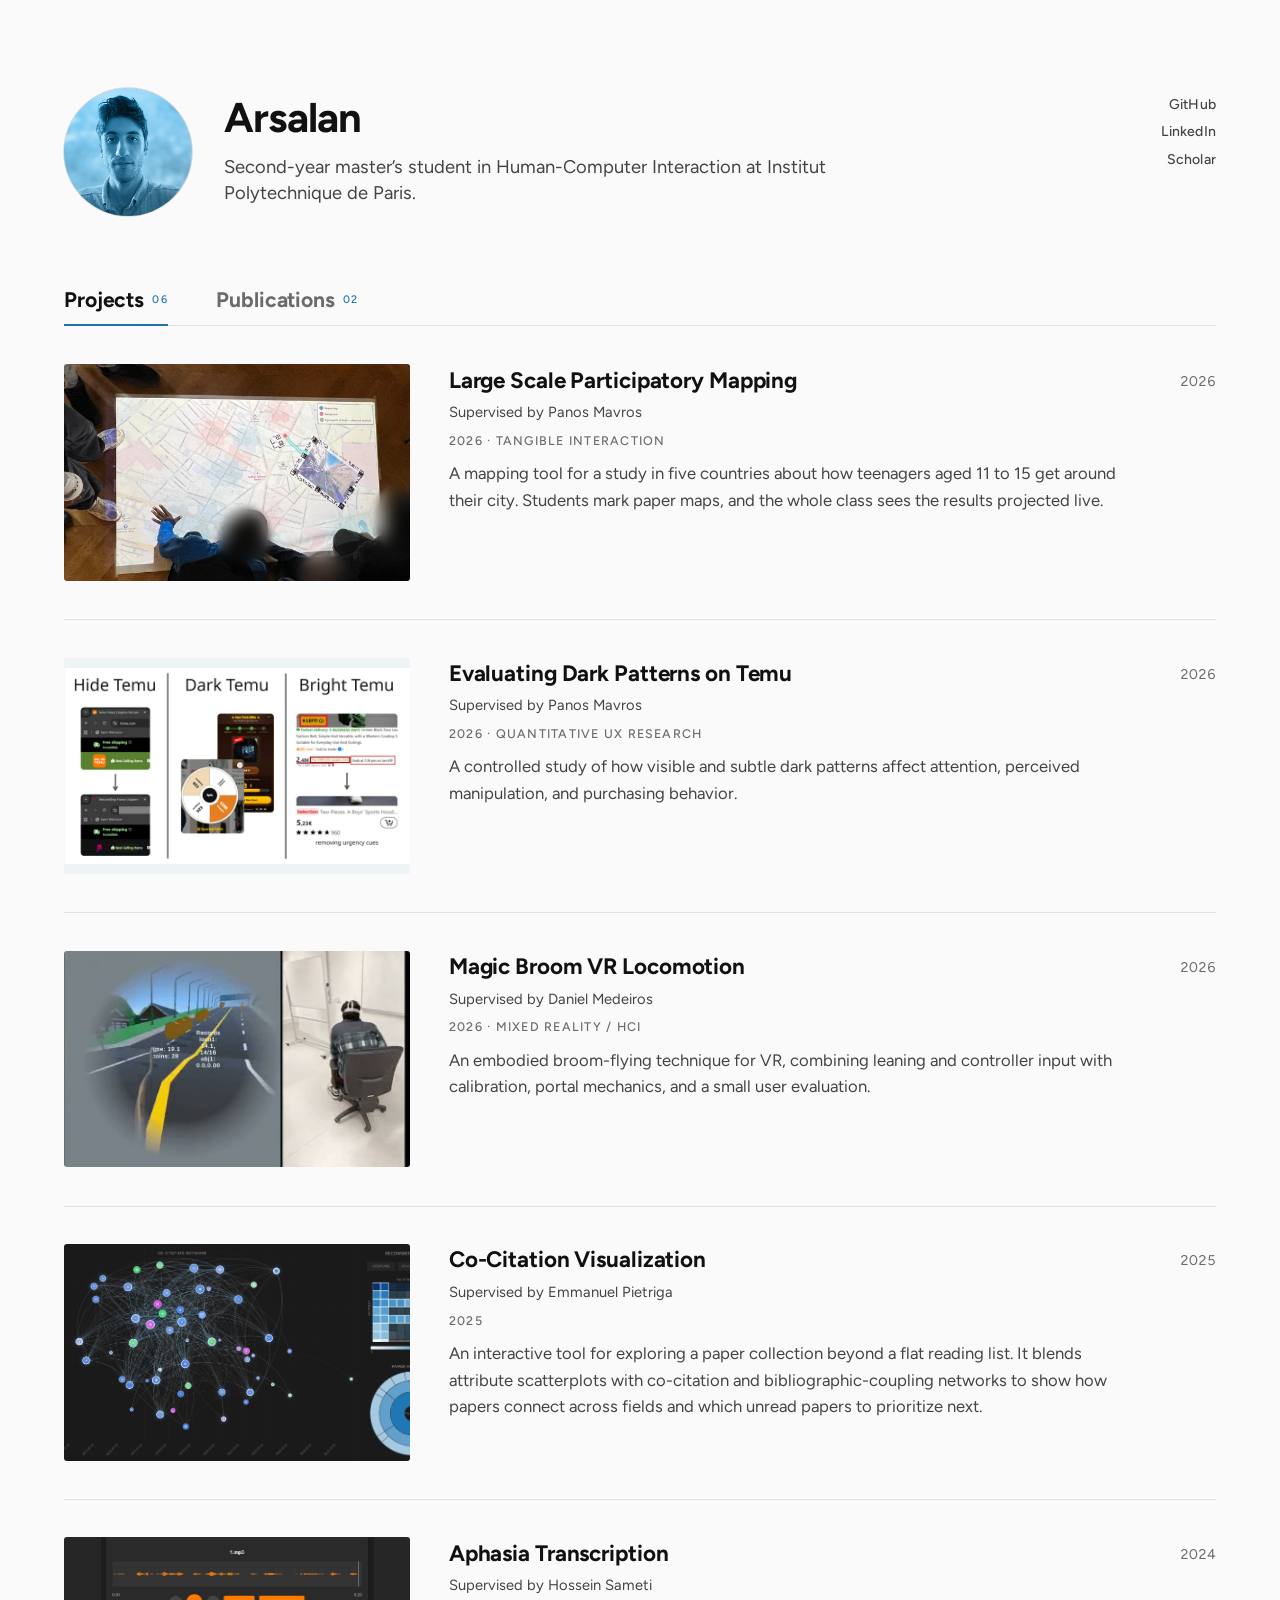
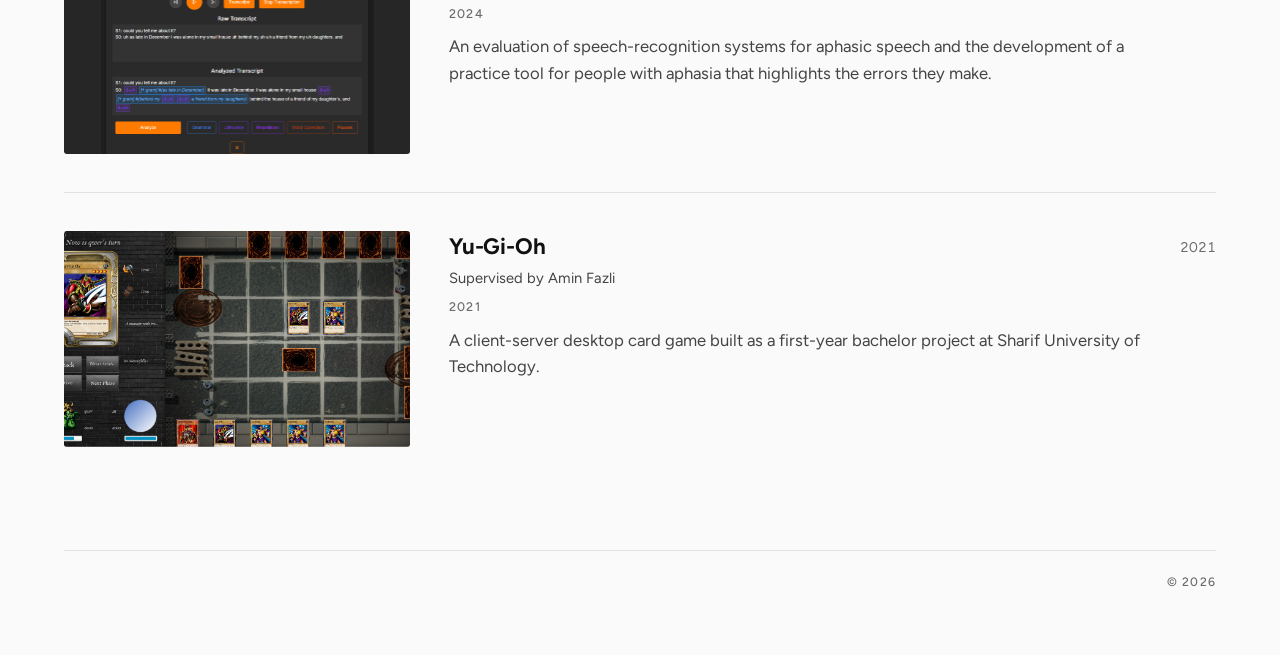
==== commit 361b1a5b: "update" ====
--- a/index.html
+++ b/index.html
@@ -108,13 +108,13 @@
         <li class="work is-hidden" style="--i:3">
           <a class="work__link" href="Paper Visualization/index.html">
             <span class="work__thumb">
-              <img src="Paper Visualization/546653048-1ab09ee1-f453-43fa-9c39-141828956973.png" alt="Interactive co-citation network with paper recommendations and research-field hierarchy" loading="lazy" width="1892" height="886" />
+              <img src="Paper Visualization/0.5.png" alt="Interactive co-citation network with citation-burst rings, recommendation heatmap, and research-field hierarchy" loading="lazy" width="1881" height="902" />
             </span>
             <span class="work__body">
               <h2 class="work__title">Co-Citation Visualization</h2>
               <span class="work__supervisor">Supervised by Emmanuel Pietriga</span>
               <span class="work__meta">2025</span>
-              <p class="work__desc">An exploratory and interactive literature review system revealing shared foundations, topic bridges, citation flows, and which papers may be worth reading next.</p>
+              <p class="work__desc">An interactive tool for exploring a paper collection beyond a flat reading list. It blends attribute scatterplots with co-citation and bibliographic-coupling networks to show how papers connect across fields and which unread papers to prioritize next.</p>
             </span>
             <span class="work__year" aria-hidden="true">2025</span>
           </a>
